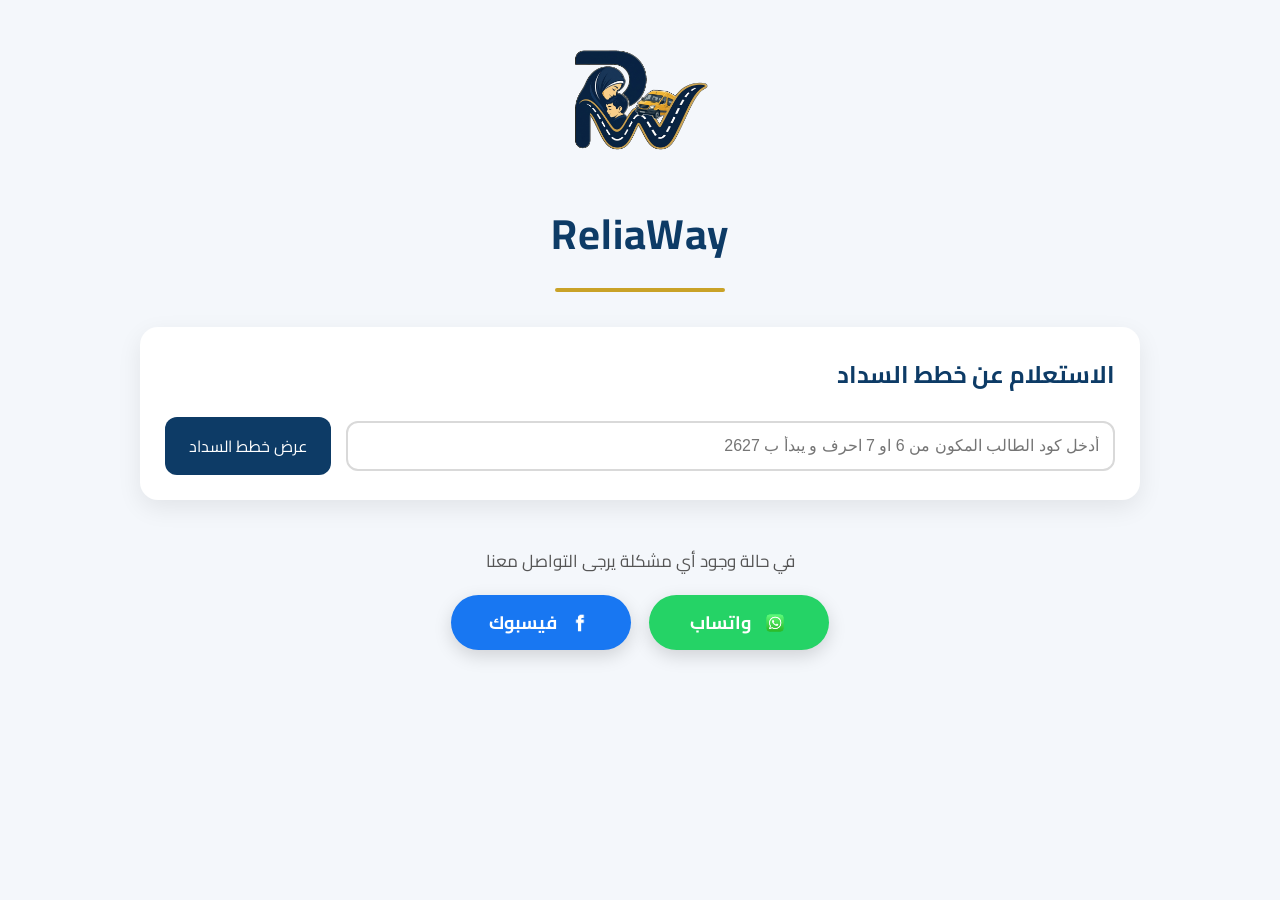
==== index.html @ 92de81f1 "Initial Commit" ====
<!DOCTYPE html>
<html lang="ar" dir="rtl">

<head>

    <meta charset="UTF-8">
    <meta name="viewport" content="width=device-width, initial-scale=1.0">

    <title>ReliaWay</title>

    <!-- Cairo Font -->
    <link rel="preconnect" href="https://fonts.googleapis.com">
    <link rel="preconnect" href="https://fonts.gstatic.com" crossorigin>
    <link href="https://fonts.googleapis.com/css2?family=Cairo:wght@300;400;600;700&display=swap" rel="stylesheet">

    <link rel="stylesheet" href="style.css">

</head>

<body>

    <div class="container">

        <!-- Logo -->

        <div class="header">

            <img
                src="images/logo.png"
                alt="ReliaWay Logo"
                class="logo">

            <h1>ReliaWay</h1>

            <div class="gold-line"></div>

        </div>

        <!-- Search Card -->

        <div class="card">

            <h2>الاستعلام عن خطط السداد</h2>

            <div class="search-row">

                <input
                    id="studentId"
                    type="text"
                    placeholder= "أدخل كود الطالب المكون من 6 او 7 احرف و يبدأ ب 2627">

                <button id="btnList">
                    عرض خطط السداد
                </button>

            </div>

            <div id="loading" class="loading" style="display:none;">

                <div class="spinner"></div>

                <span>جارٍ تحميل البيانات...</span>

            </div>

        </div>

        <!-- Student Card -->

        <div
            id="result"
            class="card"
            style="display:none;">

            <h2>بيانات الطالب</h2>

            <div class="student-grid">

                <div class="info-box">

                    <div class="label">
                        اسم الطالب
                    </div>

                    <div
                        class="value"
                        id="studentName">
                        -
                    </div>

                </div>

                <div class="info-box">

                    <div class="label">
                        المدرسة
                    </div>

                    <div
                        class="value"
                        id="studentSchool">
                        -
                    </div>

                </div>

                <div class="info-box">

                    <div class="label">
                        محل الإقامة
                    </div>

                    <div
                        class="value"
                        id="studentLocation">
                        -
                    </div>

                </div>

            </div>

            <hr>

            <h2>خطط السداد</h2>

            <div class="table-container">

                <table>

                    <thead>

                        <tr>

                            <th>الخطة</th>
                            <th>التفاصيل</th>
                            <th>ملاحظات</th>

                        </tr>

                    </thead>

                    <tbody id="plansTable">

                    </tbody>

                </table>

            </div>

            <div class="bottom">

                <label>

                    اختر خطة السداد

                </label>

                <select id="planSelect">

                </select>

                <button id="btnDownload">

                    تحميل العقد

                </button>

            </div>

        </div>

        <!-- Footer -->

        <footer>

            <p>
                في حالة وجود أي مشكلة يرجى التواصل معنا
            </p>

            <div class="contact-buttons">

                <button
                    id="btnWhatsapp"
                    class="contact-btn whatsapp">

                    <img
                        src="images/whatsapp.png"
                        alt="WhatsApp">

                    واتساب

                </button>

                <button
                    id="btnFacebook"
                    class="contact-btn facebook">

                    <img
                        src="images/facebook.png"
                        alt="Facebook">

                    فيسبوك

                </button>

            </div>

        </footer>

    </div>

    <script src="script.js"></script>

</body>

</html>
---- style.css ----
*{
    margin:0;
    padding:0;
    box-sizing:border-box;
}

body{

    font-family:"Cairo",sans-serif;
    background:#f4f7fb;
    color:#233142;
    direction:rtl;

}

.container{

    width:min(1000px,95%);
    margin:auto;
    padding:30px 0 50px;

}

/* ===========================
            Header
=========================== */

.header{

    text-align:center;
    margin-bottom:35px;

}

.logo{

    width:140px;
    max-width:90%;
    margin-bottom:15px;

}

.header h1{

    color:#0D3B66;
    font-size:42px;
    font-weight:700;
    letter-spacing:1px;

}

.gold-line{

    width:170px;
    height:4px;
    background:#C9A227;
    border-radius:20px;
    margin:15px auto 0;

}

/* ===========================
             Cards
=========================== */

.card{

    background:white;

    border-radius:18px;

    box-shadow:
        0 8px 25px rgba(0,0,0,.08);

    padding:25px;

    margin-bottom:30px;

}

.card h2{

    color:#0D3B66;
    margin-bottom:20px;

}

/* ===========================
            Search
=========================== */

.search-row{

    display:flex;
    gap:15px;
    align-items:center;
    flex-wrap:wrap;

}

.search-row input{

    flex:1;

    min-width:250px;

    padding:14px;

    border:2px solid #d9d9d9;

    border-radius:12px;

    font-size:16px;

    transition:.25s;

}

.search-row input:focus{

    outline:none;

    border-color:#0D3B66;

    box-shadow:0 0 8px rgba(13,59,102,.15);

}

button{

    background:#0D3B66;

    color:white;

    border:none;

    border-radius:12px;

    padding:14px 24px;

    cursor:pointer;

    font-size:16px;

    font-family:inherit;

    transition:.25s;

}

button:hover{

    background:#072849;

    transform:translateY(-2px);

}

button:disabled{

    background:#888;

    cursor:not-allowed;

    transform:none;

}

/* ===========================
            Loading
=========================== */

.loading{

    display:flex;

    align-items:center;

    gap:12px;

    margin-top:18px;

    color:#0D3B66;

}

.spinner{

    width:22px;
    height:22px;

    border:3px solid #ddd;

    border-top:3px solid #C9A227;

    border-radius:50%;

    animation:spin .8s linear infinite;

}

@keyframes spin{

    to{

        transform:rotate(360deg);

    }

}

/* ===========================
        Student Info
=========================== */

.student-grid{

    display:grid;

    grid-template-columns:
        repeat(auto-fit,minmax(220px,1fr));

    gap:18px;

}

.info-box{

    background:#fafafa;

    border:1px solid #ececec;

    border-radius:14px;

    padding:18px;

}

.label{

    color:#777;

    font-size:14px;

    margin-bottom:8px;

}

.value{

    color:#0D3B66;

    font-size:20px;

    font-weight:bold;

}

/* ===========================
            Table
=========================== */

.table-container{

    overflow-x:auto;

}

table{

    width:100%;

    border-collapse:collapse;

    margin-top:20px;

}

thead{

    background:#0D3B66;

    color:white;

}

th,
td{

    padding:15px;

    text-align:center;

}

tbody tr:nth-child(even){

    background:#f8f8f8;

}

tbody tr:hover{

    background:#eef5ff;

}

/* ===========================
        Bottom Section
=========================== */

.bottom{

    margin-top:30px;

    display:flex;

    gap:15px;

    flex-wrap:wrap;

    align-items:center;

}

.bottom label{

    font-weight:bold;

    color:#0D3B66;

}

select{

    flex:1;

    min-width:220px;

    padding:14px;

    border-radius:12px;

    border:2px solid #d9d9d9;

    font-size:15px;

    font-family:inherit;

}

select:focus{

    outline:none;

    border-color:#0D3B66;

}


/* ===========================
        Contact Section
=========================== */

footer{

    margin-top:45px;

    text-align:center;

    color:#555;

}

footer p{

    font-size:17px;

    margin-bottom:18px;

}

.contact-buttons{

    display:flex;

    justify-content:center;

    gap:18px;

    flex-wrap:wrap;

}

.contact-btn{

    display:flex;

    align-items:center;

    justify-content:center;

    gap:10px;

    width:180px;

    height:55px;

    border:none;

    border-radius:999px;

    color:white;

    font-family:inherit;

    font-size:18px;

    font-weight:bold;

    cursor:pointer;

    transition:.25s;

    box-shadow:0 6px 18px rgba(0,0,0,.15);

}

.contact-btn:hover{

    transform:translateY(-3px);

    box-shadow:0 10px 24px rgba(0,0,0,.20);

}

.contact-btn:active{

    transform:scale(.97);

}

.contact-btn img{

    width:26px;

    height:26px;

}

.whatsapp{

    background:#25D366;

}

.whatsapp:hover{

    background:#1EBE5A;

}

.facebook{

    background:#1877F2;

}

.facebook:hover{

    background:#1669D9;

}

/* Mobile */


/* ===========================
        Responsive
=========================== */

@media(max-width:700px){

    .header h1{

        font-size:34px;

    }

    .search-row{

        flex-direction:column;

    }

    .search-row input,
    .search-row button{

        width:100%;

    }

    .bottom{

        flex-direction:column;

        align-items:stretch;

    }

    .bottom select,
    .bottom button{

        width:100%;

    }

    .contact-buttons{

        flex-direction:column;

        align-items:center;

    }

    .contact-btn{

        width:100%;

        max-width:320px;

    }
}
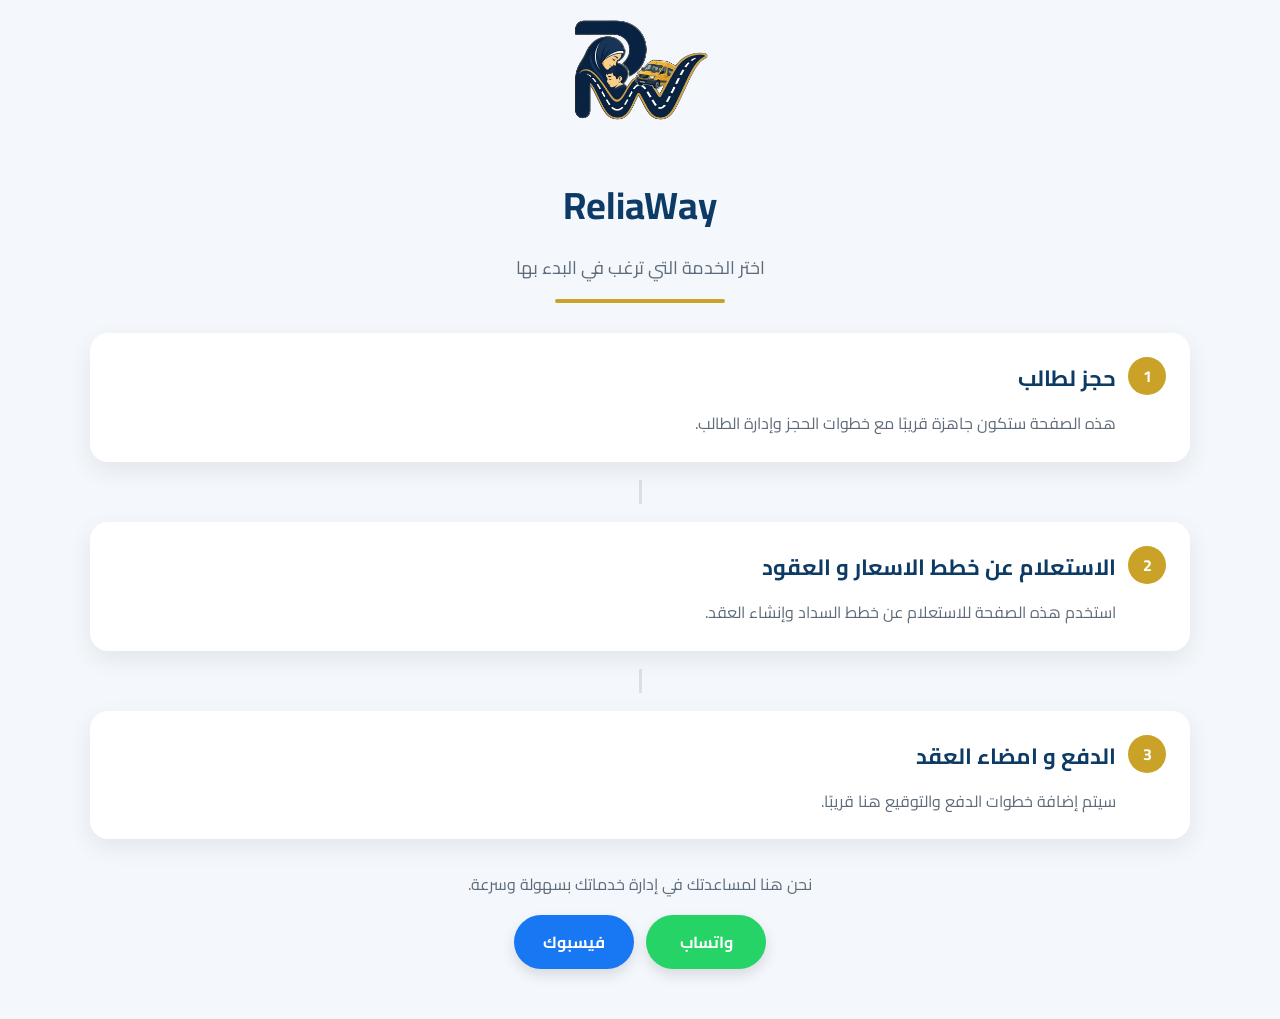
==== commit 44881702: "generalizing adding payment and subscription forms" ====
--- a/index.html
+++ b/index.html
@@ -1,217 +1,63 @@
-<!DOCTYPE html>
-<html lang="ar" dir="rtl">
-
-<head>
-
-    <meta charset="UTF-8">
-    <meta name="viewport" content="width=device-width, initial-scale=1.0">
-
-    <title>ReliaWay</title>
-
-    <!-- Cairo Font -->
-    <link rel="preconnect" href="https://fonts.googleapis.com">
-    <link rel="preconnect" href="https://fonts.gstatic.com" crossorigin>
-    <link href="https://fonts.googleapis.com/css2?family=Cairo:wght@300;400;600;700&display=swap" rel="stylesheet">
-
-    <link rel="stylesheet" href="style.css">
-
-</head>
-
-<body>
-
-    <div class="container">
-
-        <!-- Logo -->
-
-        <div class="header">
-
-            <img
-                src="images/logo.png"
-                alt="ReliaWay Logo"
-                class="logo">
-
-            <h1>ReliaWay</h1>
-
-            <div class="gold-line"></div>
-
-        </div>
-
-        <!-- Search Card -->
-
-        <div class="card">
-
-            <h2>الاستعلام عن خطط السداد</h2>
-
-            <div class="search-row">
-
-                <input
-                    id="studentId"
-                    type="text"
-                    placeholder= "أدخل كود الطالب المكون من 6 او 7 احرف و يبدأ ب 2627">
-
-                <button id="btnList">
-                    عرض خطط السداد
-                </button>
-
-            </div>
-
-            <div id="loading" class="loading" style="display:none;">
-
-                <div class="spinner"></div>
-
-                <span>جارٍ تحميل البيانات...</span>
-
-            </div>
-
-        </div>
-
-        <!-- Student Card -->
-
-        <div
-            id="result"
-            class="card"
-            style="display:none;">
-
-            <h2>بيانات الطالب</h2>
-
-            <div class="student-grid">
-
-                <div class="info-box">
-
-                    <div class="label">
-                        اسم الطالب
-                    </div>
-
-                    <div
-                        class="value"
-                        id="studentName">
-                        -
-                    </div>
-
-                </div>
-
-                <div class="info-box">
-
-                    <div class="label">
-                        المدرسة
-                    </div>
-
-                    <div
-                        class="value"
-                        id="studentSchool">
-                        -
-                    </div>
-
-                </div>
-
-                <div class="info-box">
-
-                    <div class="label">
-                        محل الإقامة
-                    </div>
-
-                    <div
-                        class="value"
-                        id="studentLocation">
-                        -
-                    </div>
-
-                </div>
-
-            </div>
-
-            <hr>
-
-            <h2>خطط السداد</h2>
-
-            <div class="table-container">
-
-                <table>
-
-                    <thead>
-
-                        <tr>
-
-                            <th>الخطة</th>
-                            <th>التفاصيل</th>
-                            <th>ملاحظات</th>
-
-                        </tr>
-
-                    </thead>
-
-                    <tbody id="plansTable">
-
-                    </tbody>
-
-                </table>
-
-            </div>
-
-            <div class="bottom">
-
-                <label>
-
-                    اختر خطة السداد
-
-                </label>
-
-                <select id="planSelect">
-
-                </select>
-
-                <button id="btnDownload">
-
-                    تحميل العقد
-
-                </button>
-
-            </div>
-
-        </div>
-
-        <!-- Footer -->
-
-        <footer>
-
-            <p>
-                في حالة وجود أي مشكلة يرجى التواصل معنا
-            </p>
-
-            <div class="contact-buttons">
-
-                <button
-                    id="btnWhatsapp"
-                    class="contact-btn whatsapp">
-
-                    <img
-                        src="images/whatsapp.png"
-                        alt="WhatsApp">
-
-                    واتساب
-
-                </button>
-
-                <button
-                    id="btnFacebook"
-                    class="contact-btn facebook">
-
-                    <img
-                        src="images/facebook.png"
-                        alt="Facebook">
-
-                    فيسبوك
-
-                </button>
-
-            </div>
-
-        </footer>
-
-    </div>
-
-    <script src="script.js"></script>
-
-</body>
-
+<!DOCTYPE html>
+<html lang="ar" dir="rtl">
+<head>
+    <meta charset="UTF-8">
+    <meta name="viewport" content="width=device-width, initial-scale=1.0">
+    <title>ReliaWay</title>
+    <link rel="icon" href="images/icon.ico" type="image/x-icon">
+    <link rel="preconnect" href="https://fonts.googleapis.com">
+    <link rel="preconnect" href="https://fonts.gstatic.com" crossorigin>
+    <link href="https://fonts.googleapis.com/css2?family=Cairo:wght@300;400;600;700&display=swap" rel="stylesheet">
+    <link rel="stylesheet" href="style.css">
+</head>
+<body>
+    <div class="page-shell">
+        <header class="main-header">
+            <div class="header-bar">
+                <img src="images/logo.png" alt="ReliaWay Logo" class="logo">
+            </div>
+            <h1>ReliaWay</h1>
+            <p class="subtitle">اختر الخدمة التي ترغب في البدء بها</p>
+            <div class="gold-line"></div>
+        </header>
+
+        <main class="steps-container">
+            <div class="step-item">
+                <a class="option-card step-card" href="booking.html">
+                    <span class="step-number">1</span>
+                    <h2>حجز لطالب</h2>
+                    <p>هذه الصفحة ستكون جاهزة قريبًا مع خطوات الحجز وإدارة الطالب.</p>
+                </a>
+            </div>
+
+            <div class="step-divider" aria-hidden="true"></div>
+
+            <div class="step-item">
+                <a class="option-card step-card" href="pricing.html">
+                    <span class="step-number">2</span>
+                    <h2>الاستعلام عن خطط الاسعار و العقود</h2>
+                    <p>استخدم هذه الصفحة للاستعلام عن خطط السداد وإنشاء العقد.</p>
+                </a>
+            </div>
+
+            <div class="step-divider" aria-hidden="true"></div>
+
+            <div class="step-item">
+                <a class="option-card step-card" href="payment.html">
+                    <span class="step-number">3</span>
+                    <h2>الدفع و امضاء العقد</h2>
+                    <p>سيتم إضافة خطوات الدفع والتوقيع هنا قريبًا.</p>
+                </a>
+            </div>
+        </main>
+
+        <footer class="page-footer" id="support">
+            <p>نحن هنا لمساعدتك في إدارة خدماتك بسهولة وسرعة.</p>
+            <div class="contact-buttons">
+                <a class="contact-btn whatsapp" href="https://wa.me/201157722335" target="_blank" rel="noopener noreferrer">واتساب</a>
+                <a class="contact-btn facebook" href="https://www.facebook.com/profile.php?id=61590549099190" target="_blank" rel="noopener noreferrer">فيسبوك</a>
+            </div>
+        </footer>
+    </div>
+</body>
 </html>
--- a/style.css
+++ b/style.css
@@ -1,533 +1,575 @@
-*{
-    margin:0;
-    padding:0;
-    box-sizing:border-box;
-}
-
-body{
-
-    font-family:"Cairo",sans-serif;
-    background:#f4f7fb;
-    color:#233142;
-    direction:rtl;
-
-}
-
-.container{
-
-    width:min(1000px,95%);
-    margin:auto;
-    padding:30px 0 50px;
-
-}
-
-/* ===========================
-            Header
-=========================== */
-
-.header{
-
-    text-align:center;
-    margin-bottom:35px;
-
-}
-
-.logo{
-
-    width:140px;
-    max-width:90%;
-    margin-bottom:15px;
-
-}
-
-.header h1{
-
-    color:#0D3B66;
-    font-size:42px;
-    font-weight:700;
-    letter-spacing:1px;
-
-}
-
-.gold-line{
-
-    width:170px;
-    height:4px;
-    background:#C9A227;
-    border-radius:20px;
-    margin:15px auto 0;
-
-}
-
-/* ===========================
-             Cards
-=========================== */
-
-.card{
-
-    background:white;
-
-    border-radius:18px;
-
-    box-shadow:
-        0 8px 25px rgba(0,0,0,.08);
-
-    padding:25px;
-
-    margin-bottom:30px;
-
-}
-
-.card h2{
-
-    color:#0D3B66;
-    margin-bottom:20px;
-
-}
-
-/* ===========================
-            Search
-=========================== */
-
-.search-row{
-
-    display:flex;
-    gap:15px;
-    align-items:center;
-    flex-wrap:wrap;
-
-}
-
-.search-row input{
-
-    flex:1;
-
-    min-width:250px;
-
-    padding:14px;
-
-    border:2px solid #d9d9d9;
-
-    border-radius:12px;
-
-    font-size:16px;
-
-    transition:.25s;
-
-}
-
-.search-row input:focus{
-
-    outline:none;
-
-    border-color:#0D3B66;
-
-    box-shadow:0 0 8px rgba(13,59,102,.15);
-
-}
-
-button{
-
-    background:#0D3B66;
-
-    color:white;
-
-    border:none;
-
-    border-radius:12px;
-
-    padding:14px 24px;
-
-    cursor:pointer;
-
-    font-size:16px;
-
-    font-family:inherit;
-
-    transition:.25s;
-
-}
-
-button:hover{
-
-    background:#072849;
-
-    transform:translateY(-2px);
-
-}
-
-button:disabled{
-
-    background:#888;
-
-    cursor:not-allowed;
-
-    transform:none;
-
-}
-
-/* ===========================
-            Loading
-=========================== */
-
-.loading{
-
-    display:flex;
-
-    align-items:center;
-
-    gap:12px;
-
-    margin-top:18px;
-
-    color:#0D3B66;
-
-}
-
-.spinner{
-
-    width:22px;
-    height:22px;
-
-    border:3px solid #ddd;
-
-    border-top:3px solid #C9A227;
-
-    border-radius:50%;
-
-    animation:spin .8s linear infinite;
-
-}
-
-@keyframes spin{
-
-    to{
-
-        transform:rotate(360deg);
-
-    }
-
-}
-
-/* ===========================
-        Student Info
-=========================== */
-
-.student-grid{
-
-    display:grid;
-
-    grid-template-columns:
-        repeat(auto-fit,minmax(220px,1fr));
-
-    gap:18px;
-
-}
-
-.info-box{
-
-    background:#fafafa;
-
-    border:1px solid #ececec;
-
-    border-radius:14px;
-
-    padding:18px;
-
-}
-
-.label{
-
-    color:#777;
-
-    font-size:14px;
-
-    margin-bottom:8px;
-
-}
-
-.value{
-
-    color:#0D3B66;
-
-    font-size:20px;
-
-    font-weight:bold;
-
-}
-
-/* ===========================
-            Table
-=========================== */
-
-.table-container{
-
-    overflow-x:auto;
-
-}
-
-table{
-
-    width:100%;
-
-    border-collapse:collapse;
-
-    margin-top:20px;
-
-}
-
-thead{
-
-    background:#0D3B66;
-
-    color:white;
-
-}
-
-th,
-td{
-
-    padding:15px;
-
-    text-align:center;
-
-}
-
-tbody tr:nth-child(even){
-
-    background:#f8f8f8;
-
-}
-
-tbody tr:hover{
-
-    background:#eef5ff;
-
-}
-
-/* ===========================
-        Bottom Section
-=========================== */
-
-.bottom{
-
-    margin-top:30px;
-
-    display:flex;
-
-    gap:15px;
-
-    flex-wrap:wrap;
-
-    align-items:center;
-
-}
-
-.bottom label{
-
-    font-weight:bold;
-
-    color:#0D3B66;
-
-}
-
-select{
-
-    flex:1;
-
-    min-width:220px;
-
-    padding:14px;
-
-    border-radius:12px;
-
-    border:2px solid #d9d9d9;
-
-    font-size:15px;
-
-    font-family:inherit;
-
-}
-
-select:focus{
-
-    outline:none;
-
-    border-color:#0D3B66;
-
-}
-
-
-/* ===========================
-        Contact Section
-=========================== */
-
-footer{
-
-    margin-top:45px;
-
-    text-align:center;
-
-    color:#555;
-
-}
-
-footer p{
-
-    font-size:17px;
-
-    margin-bottom:18px;
-
-}
-
-.contact-buttons{
-
-    display:flex;
-
-    justify-content:center;
-
-    gap:18px;
-
-    flex-wrap:wrap;
-
-}
-
-.contact-btn{
-
-    display:flex;
-
-    align-items:center;
-
-    justify-content:center;
-
-    gap:10px;
-
-    width:180px;
-
-    height:55px;
-
-    border:none;
-
-    border-radius:999px;
-
-    color:white;
-
-    font-family:inherit;
-
-    font-size:18px;
-
-    font-weight:bold;
-
-    cursor:pointer;
-
-    transition:.25s;
-
-    box-shadow:0 6px 18px rgba(0,0,0,.15);
-
-}
-
-.contact-btn:hover{
-
-    transform:translateY(-3px);
-
-    box-shadow:0 10px 24px rgba(0,0,0,.20);
-
-}
-
-.contact-btn:active{
-
-    transform:scale(.97);
-
-}
-
-.contact-btn img{
-
-    width:26px;
-
-    height:26px;
-
-}
-
-.whatsapp{
-
-    background:#25D366;
-
-}
-
-.whatsapp:hover{
-
-    background:#1EBE5A;
-
-}
-
-.facebook{
-
-    background:#1877F2;
-
-}
-
-.facebook:hover{
-
-    background:#1669D9;
-
-}
-
-/* Mobile */
-
-
-/* ===========================
-        Responsive
-=========================== */
-
-@media(max-width:700px){
-
-    .header h1{
-
-        font-size:34px;
-
-    }
-
-    .search-row{
-
-        flex-direction:column;
-
-    }
-
-    .search-row input,
-    .search-row button{
-
-        width:100%;
-
-    }
-
-    .bottom{
-
-        flex-direction:column;
-
-        align-items:stretch;
-
-    }
-
-    .bottom select,
-    .bottom button{
-
-        width:100%;
-
-    }
-
-    .contact-buttons{
-
-        flex-direction:column;
-
-        align-items:center;
-
-    }
-
-    .contact-btn{
-
-        width:100%;
-
-        max-width:320px;
-
-    }
-}
+* {
+    margin: 0;
+    padding: 0;
+    box-sizing: border-box;
+}
+
+body {
+    font-family: "Cairo", sans-serif;
+    background: #f4f7fb;
+    color: #233142;
+    direction: rtl;
+}
+
+.page-shell {
+    width: min(1100px, 95%);
+    margin: 0 auto;
+    padding: 0 0px 50px 0px;
+}
+
+body {
+    padding-top: 0;
+}
+
+.main-header,
+.page-header {
+    text-align: center;
+    margin-bottom: 30px;
+}
+
+.header-bar {
+    position: relative;
+    display: flex;
+    align-items: center;
+    justify-content: center;
+    min-height: 56px;
+    margin-bottom: 14px;
+}
+
+.logo {
+    display: block;
+    margin: 0 auto;
+}
+
+.back-btn {
+    position: absolute;
+    right: 0;
+    top: 50%;
+    transform: translateY(-50%);
+    display: inline-flex;
+    align-items: center;
+    justify-content: center;
+    text-decoration: none;
+    color: white;
+    font-weight: 800;
+    font-size: 24px;
+    line-height: 1;
+    padding: 8px 14px;
+    border-radius: 999px;
+    background: #0D3B66;
+    box-shadow: 0 6px 16px rgba(13, 59, 102, 0.2);
+    transition: background 0.2s ease, transform 0.2s ease, color 0.2s ease;
+}
+
+.back-btn:hover {
+    background: #C9A227;
+    color: #0D3B66;
+    transform: translateY(-52%);
+}
+
+.contact-buttons {
+    display: flex;
+    justify-content: center;
+    gap: 12px;
+    flex-wrap: wrap;
+    margin-top: 16px;
+}
+
+.contact-btn {
+    display: inline-flex;
+    align-items: center;
+    justify-content: center;
+    gap: 8px;
+    padding: 12px 18px;
+    border-radius: 999px;
+    color: white;
+    text-decoration: none;
+    font-weight: 700;
+    min-width: 120px;
+    transition: transform 0.2s ease, box-shadow 0.2s ease, background 0.2s ease;
+    box-shadow: 0 6px 14px rgba(0, 0, 0, 0.12);
+}
+
+.contact-btn:hover {
+    transform: translateY(-2px) scale(1.02);
+    box-shadow: 0 10px 20px rgba(0, 0, 0, 0.16);
+}
+
+.contact-btn img {
+    width: 20px;
+    height: 20px;
+}
+
+.whatsapp {
+    background: #25D366;
+}
+
+.facebook {
+    background: #1877F2;
+}
+
+.action-link {
+    display: block;
+    width: fit-content;
+    margin: 16px auto 0;
+    padding: 12px 20px;
+    background: #0D3B66;
+    color: white;
+    text-decoration: none;
+    border-radius: 12px;
+    font-weight: 700;
+}
+
+.logo {
+    width: 140px;
+    max-width: 90%;
+    margin-bottom: 15px;
+}
+
+.main-header h1,
+.page-header h1 {
+    color: #0D3B66;
+    font-size: 38px;
+    font-weight: 700;
+}
+
+.subtitle {
+    color: #5d6b7a;
+    margin-top: 10px;
+    font-size: 18px;
+}
+
+.gold-line {
+    width: 170px;
+    height: 4px;
+    background: #C9A227;
+    border-radius: 20px;
+    margin: 15px auto 0;
+}
+
+.steps-container {
+    display: flex;
+    flex-direction: column;
+    gap: 18px;
+}
+
+.step-item {
+    position: relative;
+}
+
+.step-card {
+    position: relative;
+    padding: 24px 24px 24px 70px;
+    min-height: 120px;
+}
+
+.step-number {
+    position: absolute;
+    right: 24px;
+    top: 24px;
+    width: 38px;
+    height: 38px;
+    border-radius: 50%;
+    background: #C9A227;
+    color: white;
+    display: flex;
+    align-items: center;
+    justify-content: center;
+    font-weight: 700;
+}
+
+.step-card h2 {
+    color: #0D3B66;
+    margin-bottom: 10px;
+    font-size: 22px;
+    padding-right: 50px;
+}
+
+.step-card p {
+    color: #5d6b7a;
+    line-height: 1.8;
+    padding-right: 50px;
+}
+
+.step-divider {
+    width: 3px;
+    height: 24px;
+    background: #d8e1ea;
+    margin: 0 auto;
+}
+
+.option-card {
+    display: block;
+    background: white;
+    border-radius: 18px;
+    box-shadow: 0 8px 25px rgba(0, 0, 0, 0.08);
+    text-decoration: none;
+    color: #233142;
+    transition: transform 0.2s ease, box-shadow 0.2s ease;
+}
+
+.option-card:hover {
+    transform: translateY(-3px);
+    box-shadow: 0 12px 28px rgba(0, 0, 0, 0.12);
+}
+
+@media (max-width: 700px) {
+    .step-card {
+        padding: 20px 20px 20px 60px;
+    }
+
+    .step-number {
+        right: 18px;
+        top: 18px;
+        width: 34px;
+        height: 34px;
+    }
+
+    .step-card h2,
+    .step-card p {
+        padding-right: 40px;
+    }
+}
+
+.back-link {
+    display: inline-block;
+    color: #0D3B66;
+    text-decoration: none;
+    margin-bottom: 12px;
+    font-weight: 600;
+}
+
+.page-card {
+    background: white;
+    border-radius: 18px;
+    box-shadow: 0 8px 25px rgba(0, 0, 0, 0.08);
+    padding: 25px;
+    margin-bottom: 25px;
+}
+
+.page-card h2 {
+    color: #0D3B66;
+    margin-bottom: 20px;
+}
+
+.page-card p {
+    color: #5d6b7a;
+    line-height: 2;
+}
+
+.step-list {
+    margin: 18px 0 20px 0;
+    padding-right: 20px;
+    color: #233142;
+    line-height: 2;
+}
+
+.step-list li {
+    margin-bottom: 10px;
+}
+
+.details-card {
+    background: white;
+    border-radius: 18px;
+    box-shadow: 0 8px 25px rgba(0, 0, 0, 0.08);
+    padding: 20px 24px;
+    border: 1px solid #e8edf3;
+    overflow: hidden;
+    transition: box-shadow 0.3s ease, transform 0.3s ease, background 0.3s ease;
+}
+
+.details-card:hover {
+    transform: translateY(-2px);
+    box-shadow: 0 12px 28px rgba(0, 0, 0, 0.12);
+}
+
+.details-card[open] {
+    box-shadow: 0 12px 30px rgba(0, 0, 0, 0.12);
+    transform: translateY(-2px);
+}
+
+.details-card summary {
+    cursor: pointer;
+    font-weight: 700;
+    color: #0D3B66;
+    list-style: none;
+    display: flex;
+    align-items: center;
+    justify-content: space-between;
+    transition: color 0.2s ease;
+}
+
+.details-card summary:hover {
+    color: #C9A227;
+}
+
+.details-card summary::-webkit-details-marker {
+    display: none;
+}
+
+.details-card summary::after {
+    content: "⌄";
+    font-size: 20px;
+    transition: transform 0.3s ease;
+}
+
+.details-card[open] summary::after {
+    transform: rotate(180deg);
+}
+
+.details-content {
+    margin-top: 0;
+    padding-top: 0;
+    border-top: 1px solid transparent;
+    max-height: 0;
+    opacity: 0;
+    overflow: hidden;
+    transition: max-height 0.4s ease, opacity 0.3s ease, margin-top 0.3s ease, padding-top 0.3s ease, border-color 0.3s ease;
+}
+
+.details-card[open] .details-content {
+    margin-top: 14px;
+    padding-top: 12px;
+    border-top-color: #e8edf3;
+    max-height: 220px;
+    opacity: 1;
+}
+
+.details-content p {
+    color: #5d6b7a;
+    line-height: 1.9;
+    margin-bottom: 12px;
+}
+
+.search-row {
+    display: flex;
+    gap: 15px;
+    align-items: center;
+    flex-wrap: wrap;
+}
+
+.search-row input {
+    flex: 1;
+    min-width: 250px;
+    padding: 14px;
+    border: 2px solid #d9d9d9;
+    border-radius: 12px;
+    font-size: 16px;
+    transition: 0.25s;
+}
+
+.search-row input:focus {
+    outline: none;
+    border-color: #0D3B66;
+    box-shadow: 0 0 8px rgba(13, 59, 102, 0.15);
+}
+
+button {
+    background: #0D3B66;
+    color: white;
+    border: none;
+    border-radius: 12px;
+    padding: 14px 24px;
+    cursor: pointer;
+    font-size: 16px;
+    font-family: inherit;
+    transition: 0.25s;
+}
+
+button:hover {
+    background: #072849;
+    transform: translateY(-2px);
+}
+
+button:disabled {
+    background: #888;
+    cursor: not-allowed;
+    transform: none;
+}
+
+.loading {
+    display: flex;
+    align-items: center;
+    gap: 12px;
+    margin-top: 18px;
+    color: #0D3B66;
+}
+
+.spinner {
+    width: 22px;
+    height: 22px;
+    border: 3px solid #ddd;
+    border-top: 3px solid #C9A227;
+    border-radius: 50%;
+    animation: spin 0.8s linear infinite;
+}
+
+@keyframes spin {
+    to {
+        transform: rotate(360deg);
+    }
+}
+
+.student-grid {
+    display: grid;
+    grid-template-columns: repeat(auto-fit, minmax(220px, 1fr));
+    gap: 18px;
+}
+
+.info-box {
+    background: #fafafa;
+    border: 1px solid #ececec;
+    border-radius: 14px;
+    padding: 18px;
+}
+
+.label {
+    color: #777;
+    font-size: 14px;
+    margin-bottom: 8px;
+}
+
+.value {
+    color: #0D3B66;
+    font-size: 20px;
+    font-weight: bold;
+}
+
+.table-container {
+    overflow-x: auto;
+}
+
+table {
+    width: 100%;
+    border-collapse: collapse;
+    margin-top: 20px;
+}
+
+thead {
+    background: #0D3B66;
+    color: white;
+}
+
+th,
+td {
+    padding: 15px;
+    text-align: center;
+}
+
+tbody tr:nth-child(even) {
+    background: #f8f8f8;
+}
+
+tbody tr:hover {
+    background: #eef5ff;
+}
+
+.bottom {
+    margin-top: 30px;
+    display: flex;
+    gap: 15px;
+    flex-wrap: wrap;
+    align-items: center;
+}
+
+.bottom label {
+    font-weight: bold;
+    color: #0D3B66;
+}
+
+select {
+    flex: 1;
+    min-width: 220px;
+    padding: 14px;
+    border-radius: 12px;
+    border: 2px solid #d9d9d9;
+    font-size: 15px;
+    font-family: inherit;
+}
+
+select:focus {
+    outline: none;
+    border-color: #0D3B66;
+}
+
+.page-footer {
+    margin-top: 30px;
+    text-align: center;
+    color: #5d6b7a;
+}
+
+.custom-alert-overlay {
+    position: fixed;
+    inset: 0;
+    background: rgba(0, 0, 0, 0.45);
+    display: none;
+    justify-content: center;
+    align-items: center;
+    z-index: 9999;
+}
+
+.custom-alert {
+    background: white;
+    width: 350px;
+    max-width: 90%;
+    border-radius: 12px;
+    padding: 25px;
+    text-align: center;
+    animation: popup 0.2s ease;
+    box-shadow: 0 10px 30px rgba(0, 0, 0, 0.25);
+}
+
+.custom-alert-icon {
+    font-size: 48px;
+    margin-bottom: 12px;
+}
+
+.custom-alert h3 {
+    margin-bottom: 10px;
+}
+
+.custom-alert p {
+    white-space: pre-line;
+    margin-bottom: 20px;
+}
+
+.custom-alert button {
+    color: white;
+    border: none;
+    padding: 10px 28px;
+    border-radius: 8px;
+    cursor: pointer;
+    font-size: 15px;
+}
+
+@keyframes popup {
+    from {
+        opacity: 0;
+        transform: scale(0.9);
+    }
+    to {
+        opacity: 1;
+        transform: scale(1);
+    }
+}
+
+@media (max-width: 700px) {
+    .search-row {
+        flex-direction: column;
+    }
+
+    .search-row input,
+    .search-row button {
+        width: 100%;
+    }
+
+    .bottom {
+        flex-direction: column;
+        align-items: stretch;
+    }
+
+    .bottom select,
+    .bottom button {
+        width: 100%;
+    }
+}
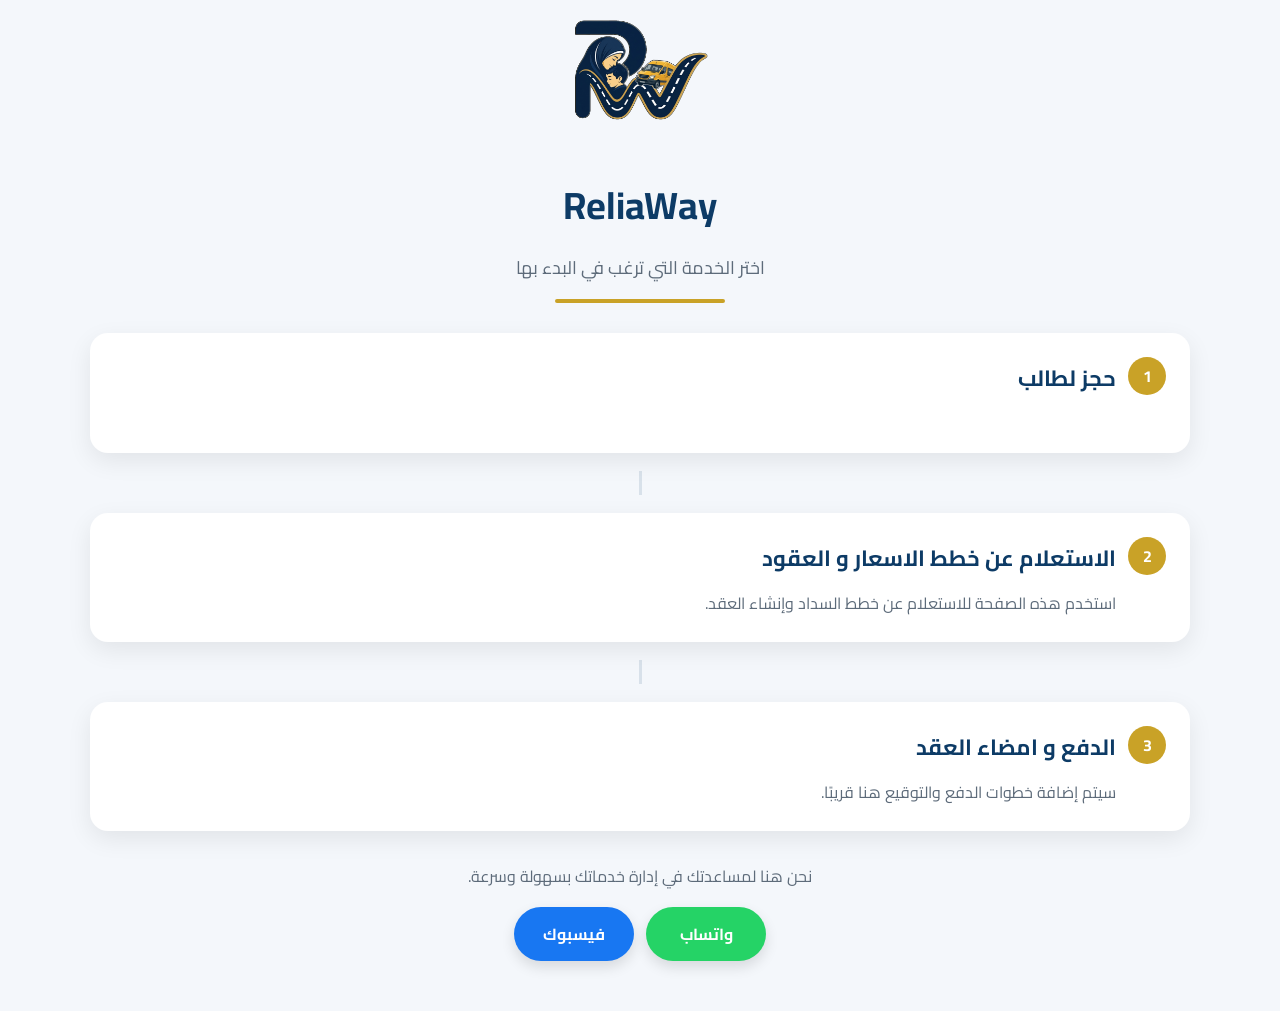
==== commit 2e38d6d3: "Adding payment methods and reformat sub-steps" ====
--- a/index.html
+++ b/index.html
@@ -26,7 +26,7 @@
                 <a class="option-card step-card" href="booking.html">
                     <span class="step-number">1</span>
                     <h2>حجز لطالب</h2>
-                    <p>هذه الصفحة ستكون جاهزة قريبًا مع خطوات الحجز وإدارة الطالب.</p>
+                    <p>  </p>
                 </a>
             </div>
 
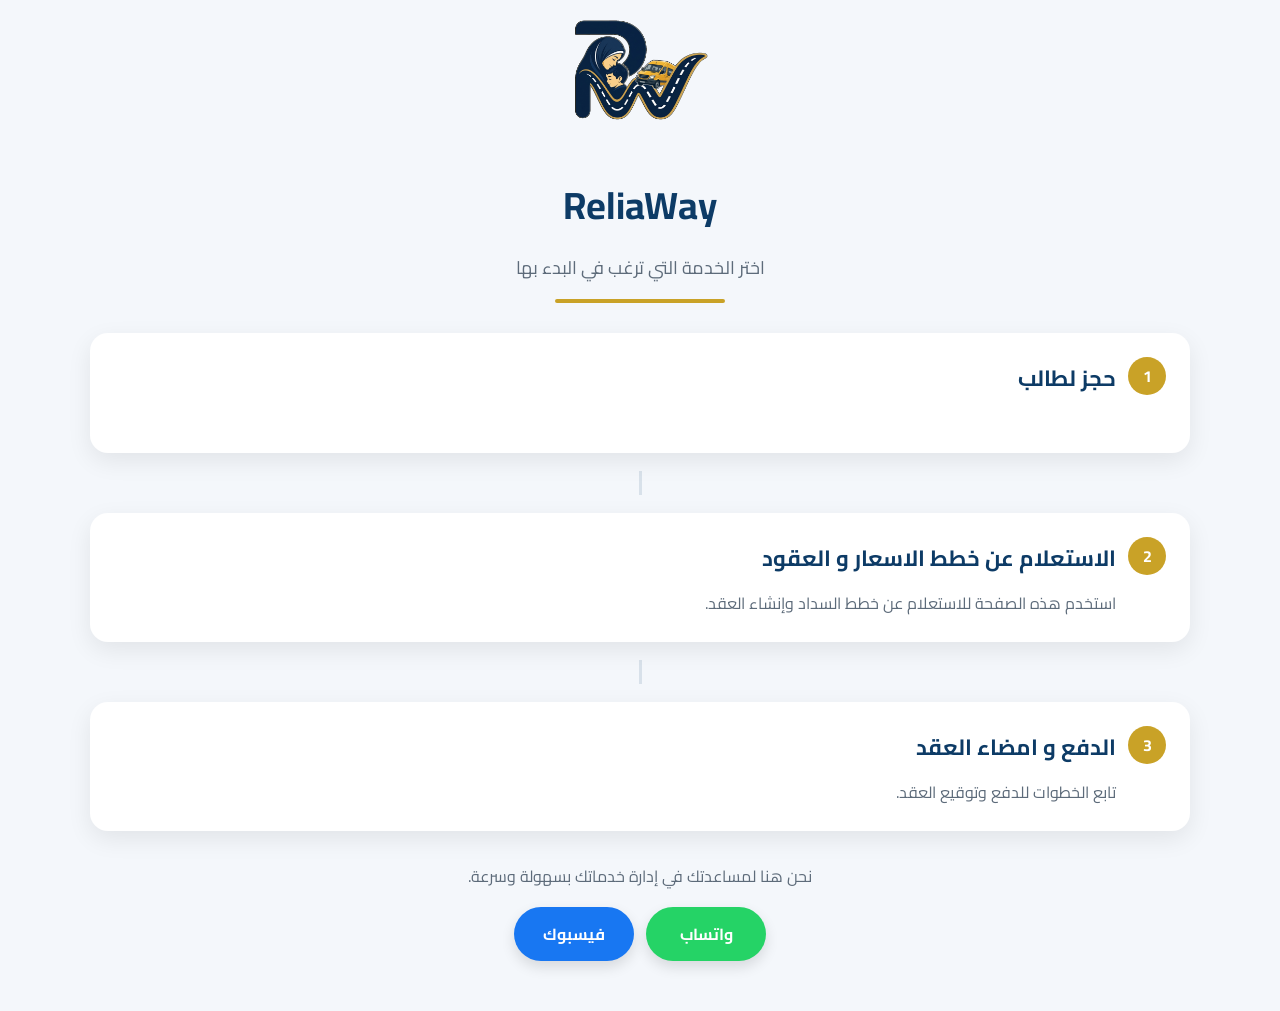
==== commit 1a8aff65: "Adding payment methods and reformat sub-steps" ====
--- a/index.html
+++ b/index.html
@@ -26,7 +26,6 @@
                 <a class="option-card step-card" href="booking.html">
                     <span class="step-number">1</span>
                     <h2>حجز لطالب</h2>
-                    <p>  </p>
                 </a>
             </div>
 
@@ -46,7 +45,7 @@
                 <a class="option-card step-card" href="payment.html">
                     <span class="step-number">3</span>
                     <h2>الدفع و امضاء العقد</h2>
-                    <p>سيتم إضافة خطوات الدفع والتوقيع هنا قريبًا.</p>
+                    <p>تابع الخطوات للدفع وتوقيع العقد.</p>
                 </a>
             </div>
         </main>
